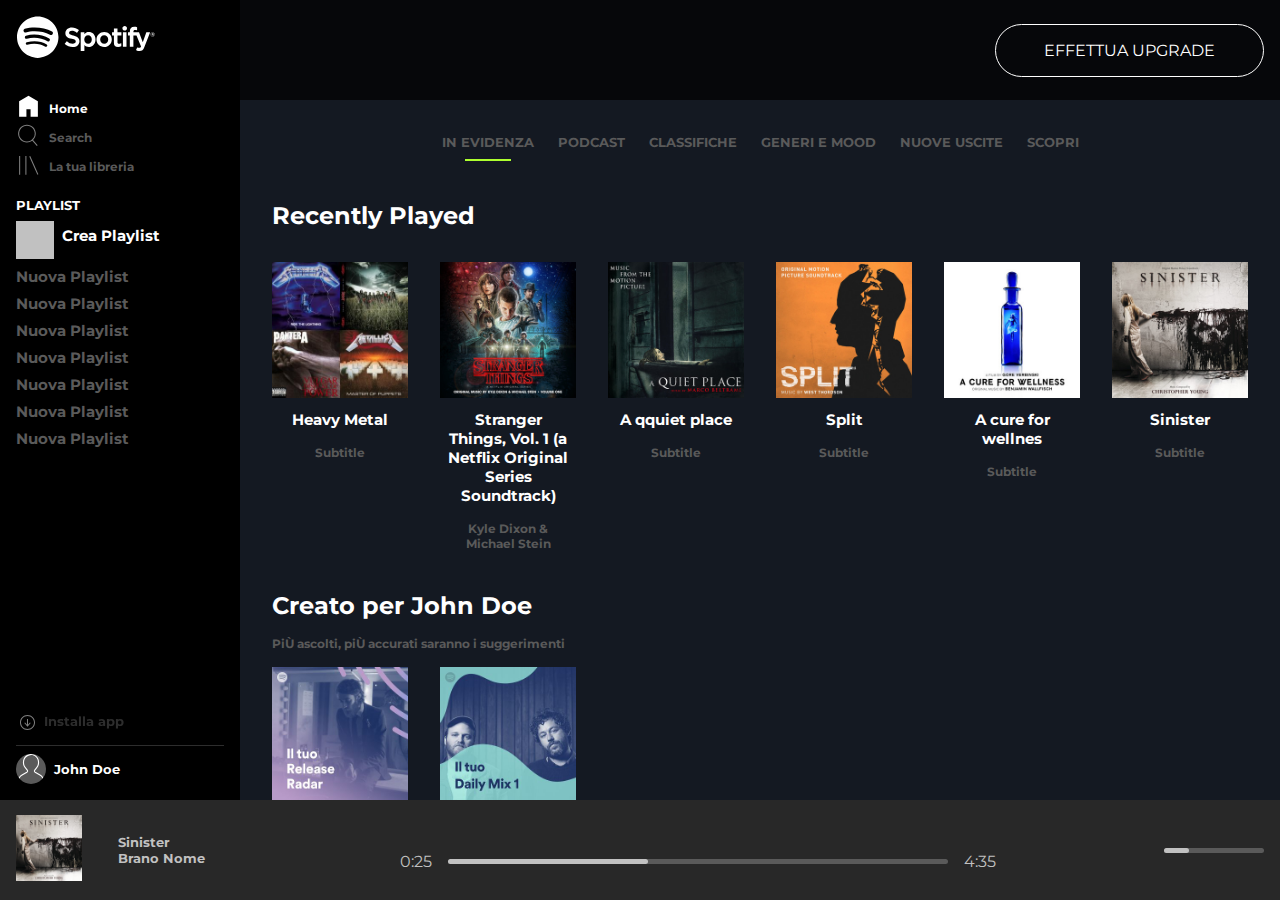
==== Bonus/index.html @ 963f4925 "SW - Bonus folder" ====
<!DOCTYPE html>
<html lang="en">

<head>
    <meta charset="UTF-8">
    <meta http-equiv="X-UA-Compatible" content="IE=edge">
    <meta name="viewport" content="width=device-width, initial-scale=1.0">
    <link rel="preconnect" href="https://fonts.googleapis.com">
    <link rel="preconnect" href="https://fonts.gstatic.com" crossorigin>
    <link href="https://fonts.googleapis.com/css2?family=Montserrat:wght@300;400;600&display=swap" rel="stylesheet">
    <link rel="stylesheet" href="https://cdnjs.cloudflare.com/ajax/libs/font-awesome/6.2.0/css/all.min.css"
        integrity="sha512-xh6O/CkQoPOWDdYTDqeRdPCVd1SpvCA9XXcUnZS2FmJNp1coAFzvtCN9BmamE+4aHK8yyUHUSCcJHgXloTyT2A=="
        crossorigin="anonymous" referrerpolicy="no-referrer" />
    <title>Bonus Spotify Web</title>
    <link rel="stylesheet" href="./assets/css/style.css">
    <link rel="icon" type="image/x-ic" href="./assets/img/favicon.ico">
</head>

<body class="debug">
    <main class="container">
        <div class="top d_flex">
            <!-- #region site_bar -->
            <section class="site_bar d_flex">
                <div class="site_bar_top">
                    <div class="logo">
                        <img class="logo_lg" src="./assets/img/logo.svg" alt="">
                        <img class="logo_xs" src="./assets/img/logo-small.svg" alt="">
                    </div>
                    <div class="menu d_flex">
                        <ul>
                            <li class="d_flex">
                                <a href="#"><img src="./assets/img/home.svg" alt=""></a>
                                <a class="selected" href="#"><h4>Home</h4></a>
                            </li>
                            <li class="d_flex">
                                <a class="filter" href="#"><img src="./assets/img/search.svg" alt=""></a>
                                <a href="#"><h4>Search</h4></a>
                            </li>
                            <li class="d_flex">
                                <a class="filter" href="#"><img src="./assets/img/libreria.svg" alt=""></a>
                                <a href="#"><h4>La tua libreria</h4></a>
                            </li>
                        </ul>
                    </div>

                    <div class="playlist">
                        <h3 class="selected">PLAYLIST</h3>
                        <div class="add d_flex">
                            <a href="#" class="btn"><i class="fa-solid fa-plus"></i></a>
                            <span><a href="#"><h2 class="selected">Crea Playlist</h2></a></span>
                        </div>
                        <a href="#"><h2>Nuova Playlist</h2></a>
                        <a href="#"><h2>Nuova Playlist</h2></a>
                        <a href="#"><h2>Nuova Playlist</h2></a>
                        <a href="#"><h2>Nuova Playlist</h2></a>
                        <a href="#"><h2>Nuova Playlist</h2></a>
                        <a href="#"><h2>Nuova Playlist</h2></a>
                        <a href="#"><h2>Nuova Playlist</h2></a>
                    </div>
                </div>
                <!-- / site_bar_top -->
                <div class="site_bar_bottom">
                    <div class="install d_flex filter">
                        <a href="#"><img src="./assets/img/download.svg" alt=""></a>
                        <a href="#"><h3>Installa app</h3></a>
                    </div>
                    <div class="user d_flex">
                        <a href="#"><img src="./assets/img/profile.svg" alt=""></a>
                        <a href="#"><h3 class="selected">John Doe</h3></a>
                    </div>
                </div>
                <!-- / site_bar_bottomp -->
            </section>
            <!-- #endregion site_bar -->

            <!-- #region content_bar -->
            <section class="content_bar">
                <div class="upgrade d_flex">
                    <div><a class="btn_up" href="#">EFFETTUA UPGRADE</a></div>
                </div>
                <div class="album">
                    <ul class="inline_list d_flex f_wrap">
                        <li id="evidenza"><a href="#">IN EVIDENZA</a>
                            <div>
                        </li>
                        <li><a href="#">PODCAST</a></li>
                        <li><a href="#">CLASSIFICHE</a></li>
                        <li><a href="#">GENERI E MOOD</a></li>
                        <li><a href="#">NUOVE USCITE</a></li>
                        <li><a href="#">SCOPRI</a></li>
                    </ul>
                    <!-- #region album recenti-->
                    <div class="recently ">
                        <h1>Recently Played</h1>
                        <div class="list d_flex">
                            <div class="col_2">
                                <img src="./assets/img/metal_lifting.jpg" alt="">
                                <h2>Heavy Metal</h2>
                                <h4>Subtitle</h4>
                            </div class="col_2">
                            <div class="col_2">
                                <img src="./assets/img/stranger.jpeg" alt="">
                                <h2>Stranger Things, Vol. 1 (a Netflix Original Series Soundtrack)</h2>
                                <h4>Kyle Dixon & Michael Stein</h4>
                            </div class="col_2">
                            <div class="col_2">
                                <img src="./assets/img/aquietplace.jpeg" alt="">
                                <h2>A qquiet place</h2>
                                <h4>Subtitle</h4>
                            </div class="col_2">
                            <div class="col_2">
                                <img src="./assets/img/split.jpeg" alt="">
                                <h2>Split</h2>
                                <h4>Subtitle</h4>
                            </div class="col_2">
                            <div class="col_2">
                                <img src="./assets/img/cure.jpeg" alt="">
                                <h2>A cure for wellnes</h2>
                                <h4>Subtitle</h4>
                            </div class="col_2">
                            <div class="col_2">
                                <img src="./assets/img/sinister.jpeg" alt="">
                                <h2>Sinister</h2>
                                <h4>Subtitle</h4>
                            </div class="col_2">
                        </div>
                    </div>
                    <!-- #endregion album recenti-->

                    <!-- #region creato per te-->
                    <div class="created">
                        <h1>Creato per John Doe</h1>
                        <h4>Pi&#217; ascolti, pi&#217; accurati saranno i suggerimenti</h4>
                        <div class="list d_flex">
                            <div class="col_2">
                                <img src="./assets/img/radar.jpeg" alt="">
                                <h2>Release Radar</h2>
                            </div class="col_2">
                            <div class="col_2">
                                <img src="./assets/img/mixdaily.jpeg" alt="">
                                <h2>Daily Mix 1</h2>
                            </div class="col_2">
                        </div>
                    </div>
                    <!-- #endregion creato per te-->

                    <!-- #region popolari-->
                    <div class="popular">
                        <h1>Artisti pi&#217; popolari</h1>
                        <h4>Pi&#217; ascolti, pi&#217; accurati saranno i suggerimenti</h4>
                        <div class="list d_flex">
                            <div class="col_2">
                                <img src="./assets/img/youg.jpeg" alt="">
                                <h2>lana del Rey</h2>
                            </div class="col_2">
                            <div class="col_2">
                                <img src="./assets/img/einaudi.jpeg" alt="">
                                <h2>Ludovico Einaudi</h2>
                            </div class="col_2">
                        </div>
                    </div>
                    <!-- #endregion popolari-->
                </div>
            </section>
            <!-- #endregion content_bar -->
        </div>
        <div class="bottom">
            <!-- #region player_bar -->
            <section class="player_bar d_flex">
                <div class="song d_flex">
                    <div>
                        <img src="./assets/img/sinister.jpeg" alt="">
                    </div>
                    <div class="center">
                        <h3>Sinister</h3>
                        <h3>Brano Nome</h3>
                    </div>
                    <div>
                        <a href="#"><i class="fa-regular fa-heart"></i></a>
                        <a href="#"><i class="fa-regular fa-folder"></i></a>
                    </div>

                </div>
                    <div class="controller">
                        <div class="btn_controller d_flex">
                            <a href="#"><i class="fa-solid fa-shuffle"></i></a>
                            <a href="#"><i class="fa-solid fa-backward-step"></i></a>
                            <a href="#"><i id="prova" class="fa-regular fa-circle-play"></i></a>
                            <a href="#"><i class="fa-solid fa-forward-step"></i></a>
                            <a href="#"><i class="fa-solid fa-rotate-right"></i></a>
                        </div>
                        <div class="progress_bar d_flex">
                            <span>0:25</span>
                            <div class="long"><div class="short"></div></div>                    
                            <span>4:35</span>
                        </div>
                    </div>
                <div class="audio d_flex">
                    <a href="#"><i class="fa-solid fa-list"></i></a>
                    <a href="#"><i class="fa-solid fa-desktop"></i></a>
                    <a href="#"><i class="fa-solid fa-volume-high"></i></a>
                    <div class="progress_bar d_flex">
                        <div class="long"><div class="short"></div></div>
                    </div>
                </div>
            </section>
            <!-- #endregion player_bar -->
        </div>
    </main>
</body>

</html>
---- Bonus/assets/css/style.css ----
/****************************************
DESKTOP (LG) FIRST
****************************************/

/* #region common rules */
* {
    margin: 0;
    padding: 0;
    box-sizing: border-box;
}

body {
    font-family: 'Montserrat', sans-serif;
}

img {
    max-width: 100%;
    margin: auto;
}

h1 {
    font-size: 24px;
}

h2 {
    font-size: 15px;
}

h3 {
    font-size: 13px;
}

h4 {
    font-size: 12px;
}

a,
li {
    text-decoration: none;
    color: var(--sw-secondary);
}

/* #endregion common rules */

/* #region utilities */
:root {
    --sw-darker: #000000;
    --sw-dark: #282828;
    --sw-primary: #141922;
    --sw-secondary: #5A5A5A;
    --sw-secondary-lite: #C1C1C1;
    --sw-secondary-lighter: #A3A3A3;
    --sw-light: #FFFFFF;
    --sw-hope: #ADFF2F;

}

.d_flex {
    display: flex;
}

.f_wrap {
    flex-wrap: wrap;
}

.d_column {
    flex-direction: column;
}

.col_2 {
    width: calc(100% / 12 * 2);
}

.col_10 {
    width: calc(100% / 12 * 10);
}

.filter {
    filter: brightness(0.5);
}

/* #endregion utilities */

/* #region debug */

/* #endregion debug */

/* #region main */
.container {
    height: 100vh;
}

.top {
    height: calc(100% - 100px);
}

.bottom {
    height: 100px;
    background-color: var(--sw-dark);
}

.upgrade,
.album,
.player_bar {
    padding: 1rem;
}

/* #endregion main */

/* #region site_bar */
.site_bar {
    background-color: var(--sw-darker);
    flex-direction: column;
    color: var(--sw-secondary);
    overflow-y: hidden;
    width: 240px;
    padding: 1rem;
    justify-content: space-between;
}

.site_bar .selected {
    color: var(--sw-light);
}

.site_bar_top .logo_lg {
    width: 140px;
    padding-bottom: 1rem;
}

.site_bar_top .logo_xs {
    width: 40px;
    padding-bottom: 1rem;
    display: none;
}

.site_bar_top .menu {
    padding: 1rem 0;
}

.site_bar_top .menu li {
    list-style: none;
    align-items: center;
}

.site_bar_top .menu a {
    margin-right: 0.5rem;
}

.site_bar_top .menu img {
    width: 25px;
}

.site_bar_top .playlist .add {
    align-items: center;
    padding-bottom: 0.5rem;
}

.site_bar_top .playlist .btn {
    width: 38px;
    aspect-ratio: 1 / 1;
    display: flex;
    align-items: center;
    justify-content: center;
    background-color: var(--sw-secondary-lite);
    margin-right: 0.5rem;
}

.site_bar_top .playlist h2 {
    padding-bottom: 0.5rem;
}

.site_bar_top .playlist h3 {
    padding-bottom: 0.5rem;
}

.site_bar_bottom img {
    width: 20px;
    margin-right: 0.5rem;
}

.site_bar_bottom .install {
    padding-bottom: 0.5rem;
    border-bottom: 1px solid var(--sw-secondary);
}

.site_bar_bottom .user {
    padding-top: 0.5rem;
    align-items: center;
}

.site_bar_bottom .user img {
    width: 30px;
    aspect-ratio: 1 / 1;
    display: flex;
    align-items: center;
    justify-content: center;
    background-color: var(--sw-secondary);
    border-radius: 50%;
}

/* #endregion site_bar */

/* #region content_bar */
.content_bar {
    background-color: var(--sw-primary);
    overflow: auto;
    width: calc(100% - 240px);
}

.content_bar .upgrade {
    background-color: rgba(0, 0, 0, 0.7);
    height: 100px;
    justify-content: flex-end;
    align-items: center;
    /*     position: fixed;
    right: 20px;
    top: 0; */
}

.content_bar .upgrade .btn_up {
    display: inline-block;
    border: 1px solid var(--sw-light);
    color: white;
    border-radius: 2rem;
    padding: 1rem 3rem;
}

.content_bar .album [class^="col_"] {
    padding: 1rem;
}

.content_bar .album ul {
    justify-content: center;
}

.content_bar .album li {
    list-style: none;
    padding: 1rem 0.75rem;
}

.content_bar .album a {
    font-size: 13px;
    font-weight: bold;
    color: var(--sw-secondary);
}

.content_bar #evidenza div {
    max-width: 50%;
    background-color: var(--sw-hope);
    border: 1px solid var(--sw-hope);
    margin: 0.5rem 25%;
}

.content_bar h1 {
    padding: 1rem;
}

.content_bar h4 {
    padding: 0 1rem;
    color: var(--sw-secondary);
}

.content_bar h1,
.content_bar h2 {
    color: var(--sw-light);
}

.content_bar .list h4,
.content_bar .list h2 {
    text-align: center;
    padding: 0.5rem;
}

.content_bar .popular img {
    border-radius: 50%;
}

/* #endregion content_bar */

/* #region player_bar */
.player_bar {
    justify-content: space-between;
    height: 100%;
    color: var(--sw-secondary-lite);
}

.player_bar .song {
    justify-content: space-between;
    width: 240px;
}

.player_bar .song {
    justify-content: space-between;
    padding-right: 1rem;
    align-items: center;
}

.player_bar .song img {
    height: 66px;
}

.player_bar .btn_controller{
    justify-content: center;
    margin: 0.25rem 0;
}

.player_bar .btn_controller i{
    color: var(--sw-secondary-lite);
    margin: 0 1rem;
}

.player_bar .btn_controller #prova{
    color: var(--sw-light);
}

.player_bar .progress_bar{
    align-items: center;
}

.player_bar .controller .progress_bar .long{
    height: 5px;
    width: 500px;
    background-color: var(--sw-secondary);
    border-radius: 5px;
    margin: 1rem;
}

.player_bar .controller .progress_bar .short{
    height: 5px;
    width: 200px;
    background-color: var(--sw-secondary-lite);
    border-radius: 5px;
}

.player_bar .audio{
    align-items: center;
    justify-content: space-between;
}

.player_bar .audio a{
    margin-right: 0.5rem;
}

.player_bar .audio i{
    color: var(--sw-secondary-lite);
}

.player_bar .audio .progress_bar .long{
    height: 5px;
    width: 100px;
    background-color: var(--sw-secondary);
    border-radius: 5px;
}

.player_bar .audio .progress_bar .short{
    height: 5px;
    width: 25px;
    background-color: var(--sw-secondary-lite);
    border-radius: 5px;
}

/* #endregion player_bar */

/****************************************
RESPONSIVE LAYOUT
****************************************/

/* #region responsive MD */
@media screen and (max-width: 878px) {
    .list {
        flex-wrap: wrap;
    }

    .album .col_2 {
        width: calc(100% / 12 * 3);
    }

    .player_bar .controller .progress_bar .long{
        height: 5px;
        width: 200px;
        background-color: var(--sw-secondary);
        border-radius: 5px;
        margin: 1rem;
    }
    
    .player_bar .controller .progress_bar .short{
        height: 5px;
        width: 80px;
        background-color: var(--sw-secondary-lite);
        border-radius: 5px;
    }

    .player_bar .audio a{
        margin-right: 0.25rem;
    }
    
    .player_bar .audio .progress_bar .long{
        height: 5px;
        width: 50px;
        background-color: var(--sw-secondary);
        border-radius: 5px;
    }
    
    .player_bar .audio .progress_bar .short{
        height: 5px;
        width: 13px;
        background-color: var(--sw-secondary-lite);
        border-radius: 5px;
    }

}

/* #endregion responsive MD */

/* #region responsive S */
@media screen and (max-width: 639px) {
    .album .col_2 {
        width: 50%;
    }

    .player_bar .controller .progress_bar .long{
        height: 5px;
        width: 150px;
        background-color: var(--sw-secondary);
        border-radius: 5px;
        margin: 1rem;
    }
    
    .player_bar .controller .progress_bar .short{
        height: 5px;
        width: 60px;
        background-color: var(--sw-secondary-lite);
        border-radius: 5px;
    }

    .player_bar .audio a{
        margin-right: 0.25rem;
    }
    
    .player_bar .audio .progress_bar .long{
        height: 5px;
        width: 40px;
        background-color: var(--sw-secondary);
        border-radius: 5px;
    }
    
    .player_bar .audio .progress_bar .short{
        height: 5px;
        width: 10px;
        background-color: var(--sw-secondary-lite);
        border-radius: 5px;
    }

}

/* #endregion responsive S */

/* #region responsive XS */
@media screen and (max-width: 552px) {
    .site_bar {
        width: 50px;
    }

    .content_bar {
        width: calc(100% - 50px);
    }

    .site_bar_top .logo_lg,
    .site_bar_top .menu h4,
    .site_bar_top .playlist,
    .site_bar_bottom {
        display: none;
    }

    .site_bar_top .logo_xs {
        display: inline-block;
    }

    .site_bar {
        padding: 0.3rem;
    }

    .site_bar_top .menu {
        padding: 0;
    }

}

/* #endregion responsive XS */
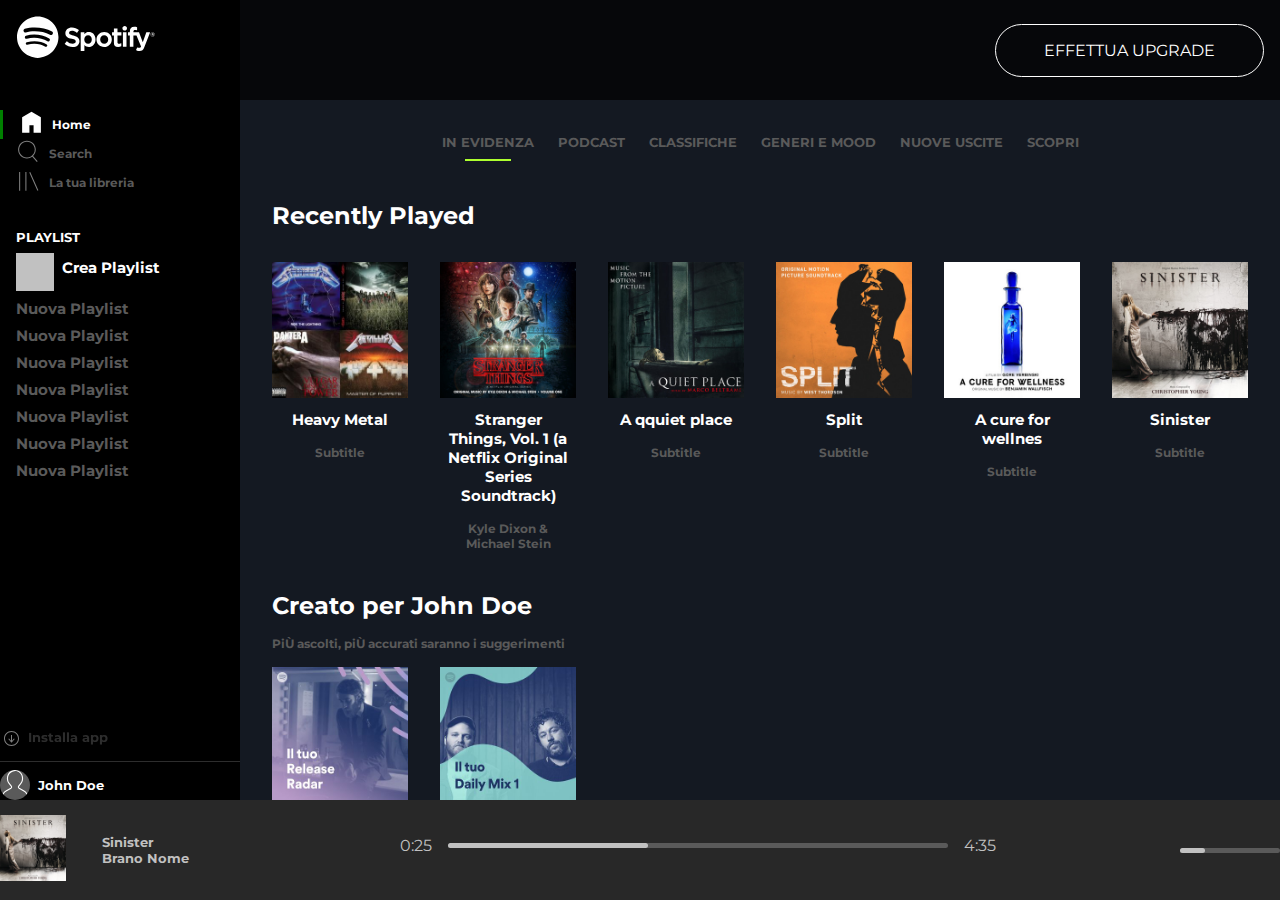
==== commit 5f331c48: "SW - site_bar - green birder home" ====
--- a/Bonus/index.html
+++ b/Bonus/index.html
@@ -28,15 +28,15 @@
                     </div>
                     <div class="menu d_flex">
                         <ul>
-                            <li class="d_flex">
+                            <li class="d_flex" id="border_green" >
                                 <a href="#"><img src="./assets/img/home.svg" alt=""></a>
                                 <a class="selected" href="#"><h4>Home</h4></a>
                             </li>
-                            <li class="d_flex">
+                            <li class="d_flex p_l_1">
                                 <a class="filter" href="#"><img src="./assets/img/search.svg" alt=""></a>
                                 <a href="#"><h4>Search</h4></a>
                             </li>
-                            <li class="d_flex">
+                            <li class="d_flex p_l_1">
                                 <a class="filter" href="#"><img src="./assets/img/libreria.svg" alt=""></a>
                                 <a href="#"><h4>La tua libreria</h4></a>
                             </li>
--- a/Bonus/assets/css/style.css
+++ b/Bonus/assets/css/style.css
@@ -79,6 +79,10 @@
     filter: brightness(0.5);
 }
 
+.p_l_1{
+    padding-left: 1rem;
+}
+
 /* #endregion utilities */
 
 /* #region debug */
@@ -101,7 +105,8 @@
 
 .upgrade,
 .album,
-.player_bar {
+.site_bar_top .playlist,
+.site_bar_top .logo {
     padding: 1rem;
 }
 
@@ -114,7 +119,6 @@
     color: var(--sw-secondary);
     overflow-y: hidden;
     width: 240px;
-    padding: 1rem;
     justify-content: space-between;
 }
 
@@ -148,6 +152,12 @@
 
 .site_bar_top .menu img {
     width: 25px;
+}
+
+.site_bar_top #border_green{
+    border-left: 3px solid green;
+    padding-left: 1rem;
+    align-self: left;
 }
 
 .site_bar_top .playlist .add {
@@ -299,25 +309,25 @@
     height: 66px;
 }
 
-.player_bar .btn_controller{
+.player_bar .btn_controller {
     justify-content: center;
     margin: 0.25rem 0;
 }
 
-.player_bar .btn_controller i{
-    color: var(--sw-secondary-lite);
+.player_bar .btn_controller i {
+    color: var(--sw-secondary);
     margin: 0 1rem;
 }
 
-.player_bar .btn_controller #prova{
-    color: var(--sw-light);
-}
-
-.player_bar .progress_bar{
-    align-items: center;
-}
-
-.player_bar .controller .progress_bar .long{
+.player_bar .btn_controller #prova {
+    color: var(--sw-light);
+}
+
+.player_bar .progress_bar {
+    align-items: center;
+}
+
+.player_bar .controller .progress_bar .long {
     height: 5px;
     width: 500px;
     background-color: var(--sw-secondary);
@@ -325,34 +335,34 @@
     margin: 1rem;
 }
 
-.player_bar .controller .progress_bar .short{
+.player_bar .controller .progress_bar .short {
     height: 5px;
     width: 200px;
     background-color: var(--sw-secondary-lite);
     border-radius: 5px;
 }
 
-.player_bar .audio{
+.player_bar .audio {
     align-items: center;
     justify-content: space-between;
 }
 
-.player_bar .audio a{
+.player_bar .audio a {
     margin-right: 0.5rem;
 }
 
-.player_bar .audio i{
-    color: var(--sw-secondary-lite);
-}
-
-.player_bar .audio .progress_bar .long{
+.player_bar .audio i {
+    color: var(--sw-secondary);
+}
+
+.player_bar .audio .progress_bar .long {
     height: 5px;
     width: 100px;
     background-color: var(--sw-secondary);
     border-radius: 5px;
 }
 
-.player_bar .audio .progress_bar .short{
+.player_bar .audio .progress_bar .short {
     height: 5px;
     width: 25px;
     background-color: var(--sw-secondary-lite);
@@ -361,6 +371,32 @@
 
 /* #endregion player_bar */
 
+/* #region hover&effects*/
+a:hover,
+i:hover {
+    color: var(--sw-light);
+}
+
+.site_bar_top .btn:hover{
+    background-color: var(--sw-light);
+    color: var(--sw-darker);
+}
+
+.player_bar .audio i:hover {
+    color: var(--sw-light);
+}
+
+.player_bar .btn_controller i:hover {
+    color: var(--sw-light);
+}
+
+.content_bar .album a:hover {
+    color: var(--sw-light);
+}
+
+/* #endregion hover&effects*/
+
+
 /****************************************
 RESPONSIVE LAYOUT
 ****************************************/
@@ -375,33 +411,33 @@
         width: calc(100% / 12 * 3);
     }
 
-    .player_bar .controller .progress_bar .long{
+    .player_bar .controller .progress_bar .long {
         height: 5px;
         width: 200px;
         background-color: var(--sw-secondary);
         border-radius: 5px;
         margin: 1rem;
     }
-    
-    .player_bar .controller .progress_bar .short{
+
+    .player_bar .controller .progress_bar .short {
         height: 5px;
         width: 80px;
         background-color: var(--sw-secondary-lite);
         border-radius: 5px;
     }
 
-    .player_bar .audio a{
+    .player_bar .audio a {
         margin-right: 0.25rem;
     }
-    
-    .player_bar .audio .progress_bar .long{
+
+    .player_bar .audio .progress_bar .long {
         height: 5px;
         width: 50px;
         background-color: var(--sw-secondary);
         border-radius: 5px;
     }
-    
-    .player_bar .audio .progress_bar .short{
+
+    .player_bar .audio .progress_bar .short {
         height: 5px;
         width: 13px;
         background-color: var(--sw-secondary-lite);
@@ -418,33 +454,33 @@
         width: 50%;
     }
 
-    .player_bar .controller .progress_bar .long{
+    .player_bar .controller .progress_bar .long {
         height: 5px;
         width: 150px;
         background-color: var(--sw-secondary);
         border-radius: 5px;
         margin: 1rem;
     }
-    
-    .player_bar .controller .progress_bar .short{
+
+    .player_bar .controller .progress_bar .short {
         height: 5px;
         width: 60px;
         background-color: var(--sw-secondary-lite);
         border-radius: 5px;
     }
 
-    .player_bar .audio a{
+    .player_bar .audio a {
         margin-right: 0.25rem;
     }
-    
-    .player_bar .audio .progress_bar .long{
+
+    .player_bar .audio .progress_bar .long {
         height: 5px;
         width: 40px;
         background-color: var(--sw-secondary);
         border-radius: 5px;
     }
-    
-    .player_bar .audio .progress_bar .short{
+
+    .player_bar .audio .progress_bar .short {
         height: 5px;
         width: 10px;
         background-color: var(--sw-secondary-lite);
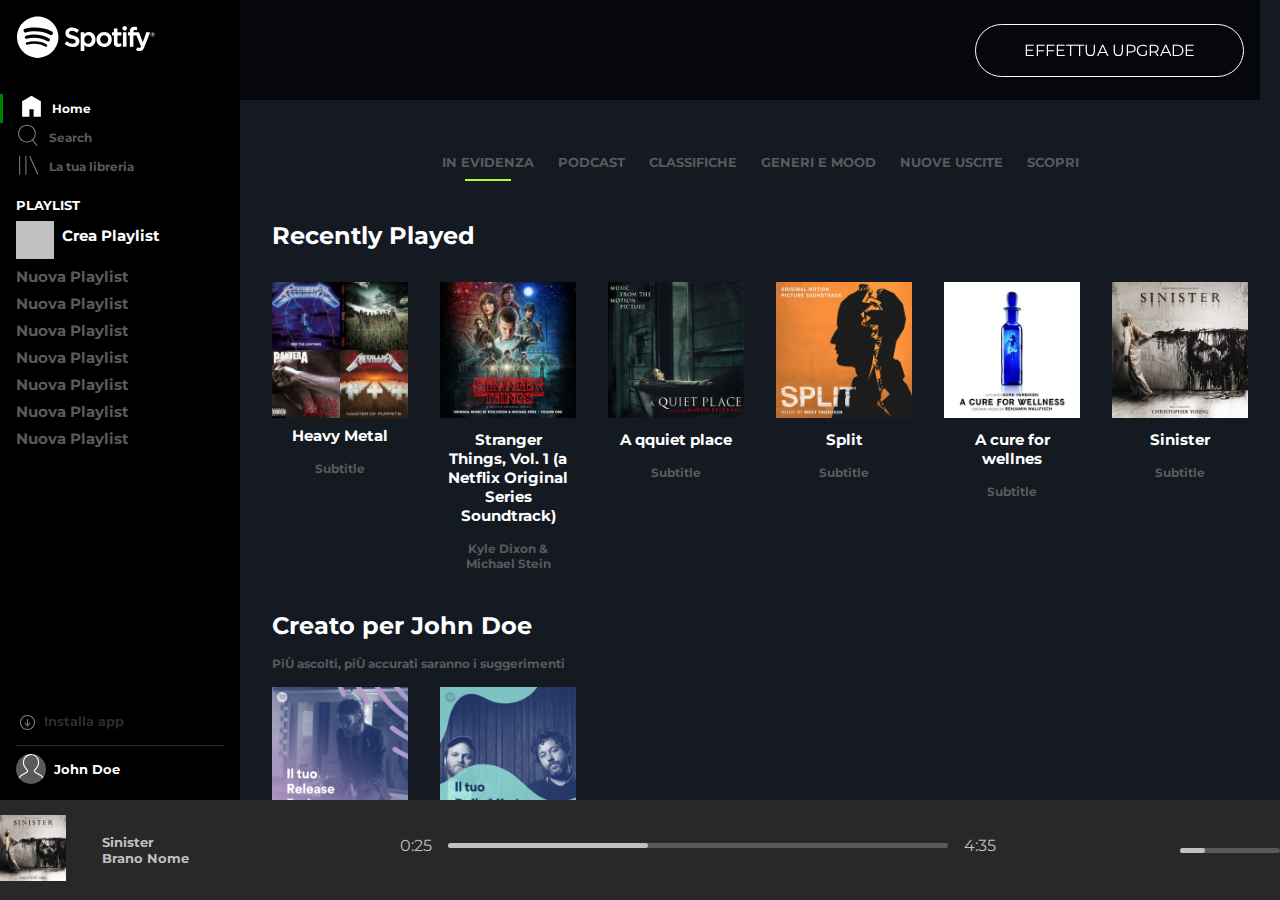
==== commit 8efd7979: "SW - content_bar - appare play con hover" ====
--- a/Bonus/index.html
+++ b/Bonus/index.html
@@ -93,36 +93,44 @@
                     <div class="recently ">
                         <h1>Recently Played</h1>
                         <div class="list d_flex">
-                            <div class="col_2">
-                                <img src="./assets/img/metal_lifting.jpg" alt="">
+                            <div class="card col_2">
+                                <div class="brano d_flex">
+                                    <i class="fa-regular fa-circle-play"></i>
+                                </div>
                                 <h2>Heavy Metal</h2>
                                 <h4>Subtitle</h4>
-                            </div class="col_2">
-                            <div class="col_2">
+                            </div class="card col_2">
+                            <div class="card col_2">
+                                <i class="fa-regular fa-circle-play"></i>
+
                                 <img src="./assets/img/stranger.jpeg" alt="">
                                 <h2>Stranger Things, Vol. 1 (a Netflix Original Series Soundtrack)</h2>
                                 <h4>Kyle Dixon & Michael Stein</h4>
-                            </div class="col_2">
-                            <div class="col_2">
+                            </div class="card col_2">
+                            <div class="card col_2">
+                                <i class="fa-regular fa-circle-play"></i>
                                 <img src="./assets/img/aquietplace.jpeg" alt="">
                                 <h2>A qquiet place</h2>
                                 <h4>Subtitle</h4>
-                            </div class="col_2">
-                            <div class="col_2">
+                            </div class="card col_2">
+                            <div class="card col_2">
+                                <i class="fa-regular fa-circle-play"></i>
                                 <img src="./assets/img/split.jpeg" alt="">
                                 <h2>Split</h2>
                                 <h4>Subtitle</h4>
-                            </div class="col_2">
-                            <div class="col_2">
+                            </div class="card col_2">
+                            <div class="card col_2">
+                                <i class="fa-regular fa-circle-play"></i>
                                 <img src="./assets/img/cure.jpeg" alt="">
                                 <h2>A cure for wellnes</h2>
                                 <h4>Subtitle</h4>
-                            </div class="col_2">
-                            <div class="col_2">
+                            </div class="card col_2">
+                            <div class="card col_2">
+                                <i class="fa-regular fa-circle-play"></i>
                                 <img src="./assets/img/sinister.jpeg" alt="">
                                 <h2>Sinister</h2>
                                 <h4>Subtitle</h4>
-                            </div class="col_2">
+                            </div class="card col_2">
                         </div>
                     </div>
                     <!-- #endregion album recenti-->
@@ -132,14 +140,17 @@
                         <h1>Creato per John Doe</h1>
                         <h4>Pi&#217; ascolti, pi&#217; accurati saranno i suggerimenti</h4>
                         <div class="list d_flex">
-                            <div class="col_2">
+                                <i class="fa-regular fa-circle-play"></i>
+                            <div class="card col_2">
+                                <i class="fa-regular fa-circle-play"></i>
                                 <img src="./assets/img/radar.jpeg" alt="">
                                 <h2>Release Radar</h2>
-                            </div class="col_2">
-                            <div class="col_2">
+                            </div class="card col_2">
+                            <div class="card col_2">
+                                <i class="fa-regular fa-circle-play"></i>
                                 <img src="./assets/img/mixdaily.jpeg" alt="">
                                 <h2>Daily Mix 1</h2>
-                            </div class="col_2">
+                            </div class="card col_2">
                         </div>
                     </div>
                     <!-- #endregion creato per te-->
@@ -149,14 +160,16 @@
                         <h1>Artisti pi&#217; popolari</h1>
                         <h4>Pi&#217; ascolti, pi&#217; accurati saranno i suggerimenti</h4>
                         <div class="list d_flex">
-                            <div class="col_2">
+                            <div class="card col_2">
+                                <i class="fa-regular fa-circle-play"></i>
                                 <img src="./assets/img/youg.jpeg" alt="">
                                 <h2>lana del Rey</h2>
-                            </div class="col_2">
-                            <div class="col_2">
+                            </div class="card col_2">
+                            <div class="card col_2">
+                                <i class="fa-regular fa-circle-play"></i>
                                 <img src="./assets/img/einaudi.jpeg" alt="">
                                 <h2>Ludovico Einaudi</h2>
-                            </div class="col_2">
+                            </div class="card col_2">
                         </div>
                     </div>
                     <!-- #endregion popolari-->
@@ -185,7 +198,7 @@
                         <div class="btn_controller d_flex">
                             <a href="#"><i class="fa-solid fa-shuffle"></i></a>
                             <a href="#"><i class="fa-solid fa-backward-step"></i></a>
-                            <a href="#"><i id="prova" class="fa-regular fa-circle-play"></i></a>
+                            <a href="#"><i class="fa-regular fa-circle-play"></i></a>
                             <a href="#"><i class="fa-solid fa-forward-step"></i></a>
                             <a href="#"><i class="fa-solid fa-rotate-right"></i></a>
                         </div>
--- a/Bonus/assets/css/style.css
+++ b/Bonus/assets/css/style.css
@@ -79,7 +79,7 @@
     filter: brightness(0.5);
 }
 
-.p_l_1{
+.p_l_1 {
     padding-left: 1rem;
 }
 
@@ -106,7 +106,8 @@
 .upgrade,
 .album,
 .site_bar_top .playlist,
-.site_bar_top .logo {
+.site_bar_top .logo,
+.site_bar_bottom {
     padding: 1rem;
 }
 
@@ -132,13 +133,8 @@
 }
 
 .site_bar_top .logo_xs {
-    width: 40px;
-    padding-bottom: 1rem;
+    width: 50px;
     display: none;
-}
-
-.site_bar_top .menu {
-    padding: 1rem 0;
 }
 
 .site_bar_top .menu li {
@@ -154,7 +150,7 @@
     width: 25px;
 }
 
-.site_bar_top #border_green{
+.site_bar_top #border_green {
     border-left: 3px solid green;
     padding-left: 1rem;
     align-self: left;
@@ -215,16 +211,18 @@
     background-color: var(--sw-primary);
     overflow: auto;
     width: calc(100% - 240px);
+    padding-top: 120px;
 }
 
 .content_bar .upgrade {
     background-color: rgba(0, 0, 0, 0.7);
     height: 100px;
+    width: calc(100% - 240px);
     justify-content: flex-end;
     align-items: center;
-    /*     position: fixed;
+    position: fixed;
     right: 20px;
-    top: 0; */
+    top: 0;
 }
 
 .content_bar .upgrade .btn_up {
@@ -248,6 +246,24 @@
     padding: 1rem 0.75rem;
 }
 
+.content_bar .card {
+    padding: 1rem;
+}
+
+.content_bar .brano{
+    justify-content: center;
+    align-items: center;
+    background-image: url(../img/metal_lifting.jpg);
+    background-size: cover;
+    aspect-ratio: 1 / 1;
+}
+
+.content_bar .card i {
+    display: none;
+    font-size: 200%;
+    color: var(--sw-light);
+}
+
 .content_bar .album a {
     font-size: 13px;
     font-weight: bold;
@@ -317,10 +333,6 @@
 .player_bar .btn_controller i {
     color: var(--sw-secondary);
     margin: 0 1rem;
-}
-
-.player_bar .btn_controller #prova {
-    color: var(--sw-light);
 }
 
 .player_bar .progress_bar {
@@ -377,11 +389,28 @@
     color: var(--sw-light);
 }
 
-.site_bar_top .btn:hover{
+.site_bar_top .btn:hover {
     background-color: var(--sw-light);
     color: var(--sw-darker);
 }
 
+.content_bar .album a:hover {
+    color: var(--sw-light);
+}
+
+.content_bar .upgrade .btn_up:hover {
+    padding: 1.1rem 3.1rem;
+    font-size: 17px;
+}
+
+.content_bar .card:hover .brano i{
+    display: inline-block;
+}
+
+.content_bar .card:hover{
+    cursor: pointer;
+}
+
 .player_bar .audio i:hover {
     color: var(--sw-light);
 }
@@ -390,9 +419,9 @@
     color: var(--sw-light);
 }
 
-.content_bar .album a:hover {
-    color: var(--sw-light);
-}
+
+/* fare div con background img e immaggine dentro */
+
 
 /* #endregion hover&effects*/
 
@@ -512,12 +541,12 @@
         display: inline-block;
     }
 
-    .site_bar {
-        padding: 0.3rem;
-    }
-
-    .site_bar_top .menu {
-        padding: 0;
+    .site_bar_top .logo {
+        margin-bottom: -1.5rem;
+    }
+
+    .site_bar_top #border_green {
+        border: 0px;
     }
 
 }
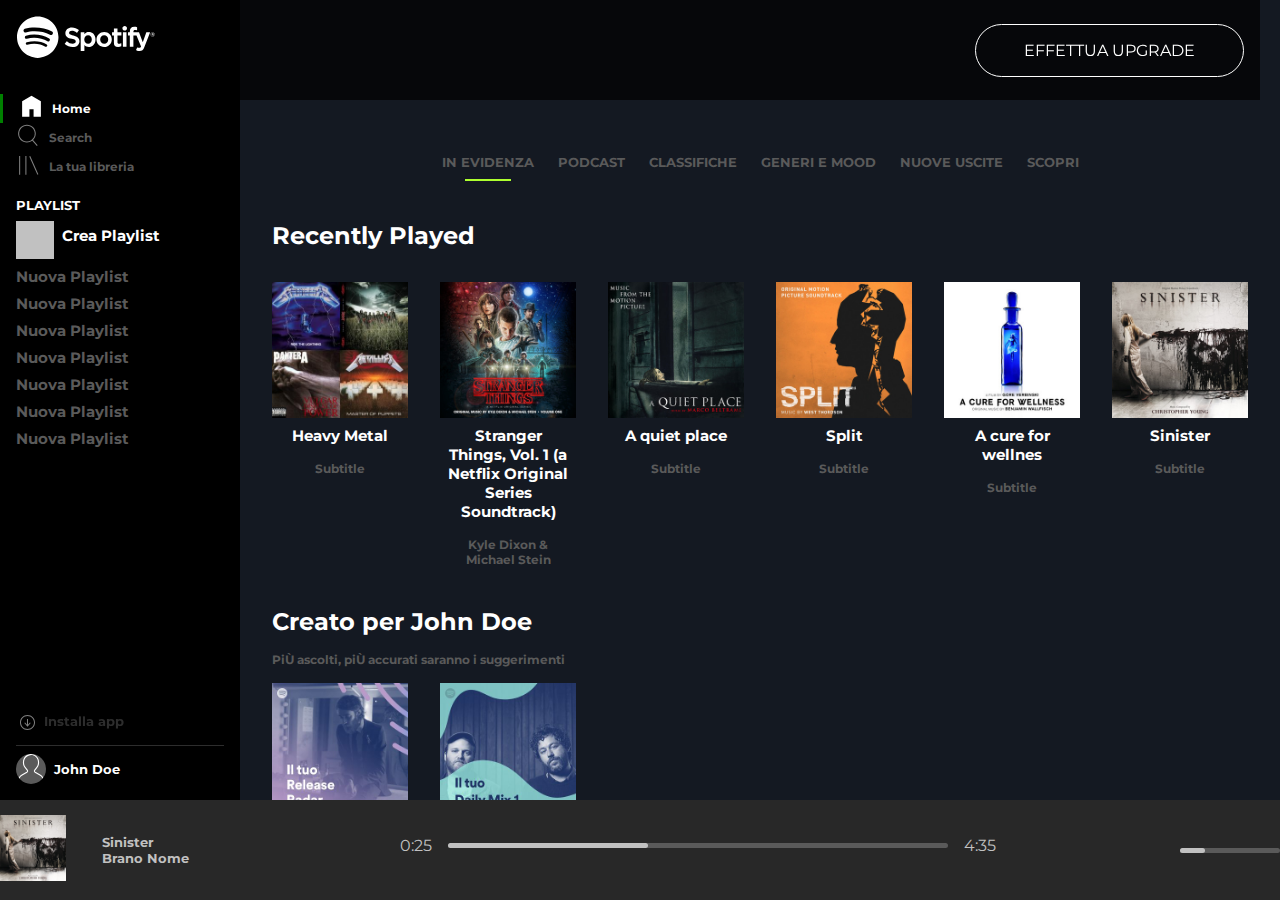
==== commit 0959e2ac: "SW - all hover sui brani" ====
--- a/Bonus/index.html
+++ b/Bonus/index.html
@@ -94,43 +94,47 @@
                         <h1>Recently Played</h1>
                         <div class="list d_flex">
                             <div class="card col_2">
-                                <div class="brano d_flex">
-                                    <i class="fa-regular fa-circle-play"></i>
+                                <div class="brano d_flex" id="metal">
+                                    <div><i class="fa-regular fa-circle-play"></i></div>
                                 </div>
                                 <h2>Heavy Metal</h2>
                                 <h4>Subtitle</h4>
-                            </div class="card col_2">
-                            <div class="card col_2">
-                                <i class="fa-regular fa-circle-play"></i>
-
-                                <img src="./assets/img/stranger.jpeg" alt="">
+                            </div>
+                            <div class="card col_2">
+                                <div class="brano d_flex" id="stranger">
+                                    <div><i class="fa-regular fa-circle-play"></i></div>
+                                </div>
                                 <h2>Stranger Things, Vol. 1 (a Netflix Original Series Soundtrack)</h2>
                                 <h4>Kyle Dixon & Michael Stein</h4>
-                            </div class="card col_2">
-                            <div class="card col_2">
-                                <i class="fa-regular fa-circle-play"></i>
-                                <img src="./assets/img/aquietplace.jpeg" alt="">
-                                <h2>A qquiet place</h2>
-                                <h4>Subtitle</h4>
-                            </div class="card col_2">
-                            <div class="card col_2">
-                                <i class="fa-regular fa-circle-play"></i>
-                                <img src="./assets/img/split.jpeg" alt="">
+                            </div>
+                            <div class="card col_2">
+                                <div class="brano d_flex" id="quiet">
+                                    <div><i class="fa-regular fa-circle-play"></i></div>
+                                </div>
+                                <h2>A quiet place</h2>
+                                <h4>Subtitle</h4>
+                            </div>
+                            <div class="card col_2">
+                                <div class="brano d_flex" id="split">
+                                    <div><i class="fa-regular fa-circle-play"></i></div>
+                                </div>
                                 <h2>Split</h2>
                                 <h4>Subtitle</h4>
-                            </div class="card col_2">
-                            <div class="card col_2">
-                                <i class="fa-regular fa-circle-play"></i>
-                                <img src="./assets/img/cure.jpeg" alt="">
+                            </div>
+                            <div class="card col_2">
+                                <div class="brano d_flex" id="cure">
+                                    <div><i class="fa-regular fa-circle-play"></i></div>
+                                </div>
                                 <h2>A cure for wellnes</h2>
                                 <h4>Subtitle</h4>
-                            </div class="card col_2">
-                            <div class="card col_2">
-                                <i class="fa-regular fa-circle-play"></i>
-                                <img src="./assets/img/sinister.jpeg" alt="">
+                            </div>
+                            <div class="card col_2">
+                                <div class="brano d_flex" id="sinister">
+                                    <div><i class="fa-regular fa-circle-play"></i></div>
+                                </div>
                                 <h2>Sinister</h2>
                                 <h4>Subtitle</h4>
-                            </div class="card col_2">
+                            </div>
                         </div>
                     </div>
                     <!-- #endregion album recenti-->
@@ -140,17 +144,18 @@
                         <h1>Creato per John Doe</h1>
                         <h4>Pi&#217; ascolti, pi&#217; accurati saranno i suggerimenti</h4>
                         <div class="list d_flex">
-                                <i class="fa-regular fa-circle-play"></i>
-                            <div class="card col_2">
-                                <i class="fa-regular fa-circle-play"></i>
-                                <img src="./assets/img/radar.jpeg" alt="">
+                            <div class="card col_2">
+                                <div class="brano d_flex" id="radar">
+                                    <div><i class="fa-regular fa-circle-play"></i></div>
+                                </div>
                                 <h2>Release Radar</h2>
-                            </div class="card col_2">
-                            <div class="card col_2">
-                                <i class="fa-regular fa-circle-play"></i>
-                                <img src="./assets/img/mixdaily.jpeg" alt="">
+                            </div>
+                            <div class="card col_2">
+                                <div class="brano d_flex" id="mix">
+                                    <div><i class="fa-regular fa-circle-play"></i></div>
+                                </div>
                                 <h2>Daily Mix 1</h2>
-                            </div class="card col_2">
+                            </div>
                         </div>
                     </div>
                     <!-- #endregion creato per te-->
@@ -161,15 +166,17 @@
                         <h4>Pi&#217; ascolti, pi&#217; accurati saranno i suggerimenti</h4>
                         <div class="list d_flex">
                             <div class="card col_2">
-                                <i class="fa-regular fa-circle-play"></i>
-                                <img src="./assets/img/youg.jpeg" alt="">
+                                <div class="brano d_flex" id="rey">
+                                    <div class="tondo"><i class="fa-regular fa-circle-play"></i></div>
+                                </div>
                                 <h2>lana del Rey</h2>
-                            </div class="card col_2">
-                            <div class="card col_2">
-                                <i class="fa-regular fa-circle-play"></i>
-                                <img src="./assets/img/einaudi.jpeg" alt="">
+                            </div>
+                            <div class="card col_2">
+                                <div class="brano d_flex" id="einaudi">
+                                    <div class="tondo"><i class="fa-regular fa-circle-play"></i></div>
+                                </div>
                                 <h2>Ludovico Einaudi</h2>
-                            </div class="card col_2">
+                            </div>
                         </div>
                     </div>
                     <!-- #endregion popolari-->
--- a/Bonus/assets/css/style.css
+++ b/Bonus/assets/css/style.css
@@ -250,12 +250,51 @@
     padding: 1rem;
 }
 
-.content_bar .brano{
-    justify-content: center;
-    align-items: center;
-    background-image: url(../img/metal_lifting.jpg);
+.content_bar .brano {
     background-size: cover;
     aspect-ratio: 1 / 1;
+}
+
+#metal{
+    background-image: url(../img/metal_lifting.jpg);
+}
+
+#stranger{
+    background-image: url(../img/stranger.jpeg);
+}
+
+#quiet{
+    background-image: url(../img/aquietplace.jpeg);
+}
+
+#split{
+    background-image: url(../img/split.jpeg);
+}
+
+#cure{
+    background-image: url(../img/cure.jpeg);
+}
+
+#sinister{
+    background-image: url(../img/sinister.jpeg);
+}
+
+#radar{
+    background-image: url(../img/radar.jpeg);
+}
+
+#mix{
+    background-image: url(../img/mixdaily.jpeg);
+}
+
+#rey{
+    background-image: url(../img/youg.jpeg);
+    border-radius: 50%;
+}
+
+#einaudi{
+    background-image: url(../img/einaudi.jpeg);
+    border-radius: 50%;
 }
 
 .content_bar .card i {
@@ -403,11 +442,27 @@
     font-size: 17px;
 }
 
-.content_bar .card:hover .brano i{
+.content_bar .card:hover .brano i {
     display: inline-block;
-}
-
-.content_bar .card:hover{
+    position: relative;
+    left: 50%;
+    top: 50%;
+    transform: translate(-50%,-50%);
+
+}
+
+.content_bar .card:hover .brano>div {
+    display: inline-block;
+    width: 100%;
+    height: 100%;
+    background-color: rgba(0, 0, 0, 0.5);
+}
+
+.content_bar .card:hover .tondo{
+    border-radius: 50%;
+}
+
+.content_bar .card:hover {
     cursor: pointer;
 }
 
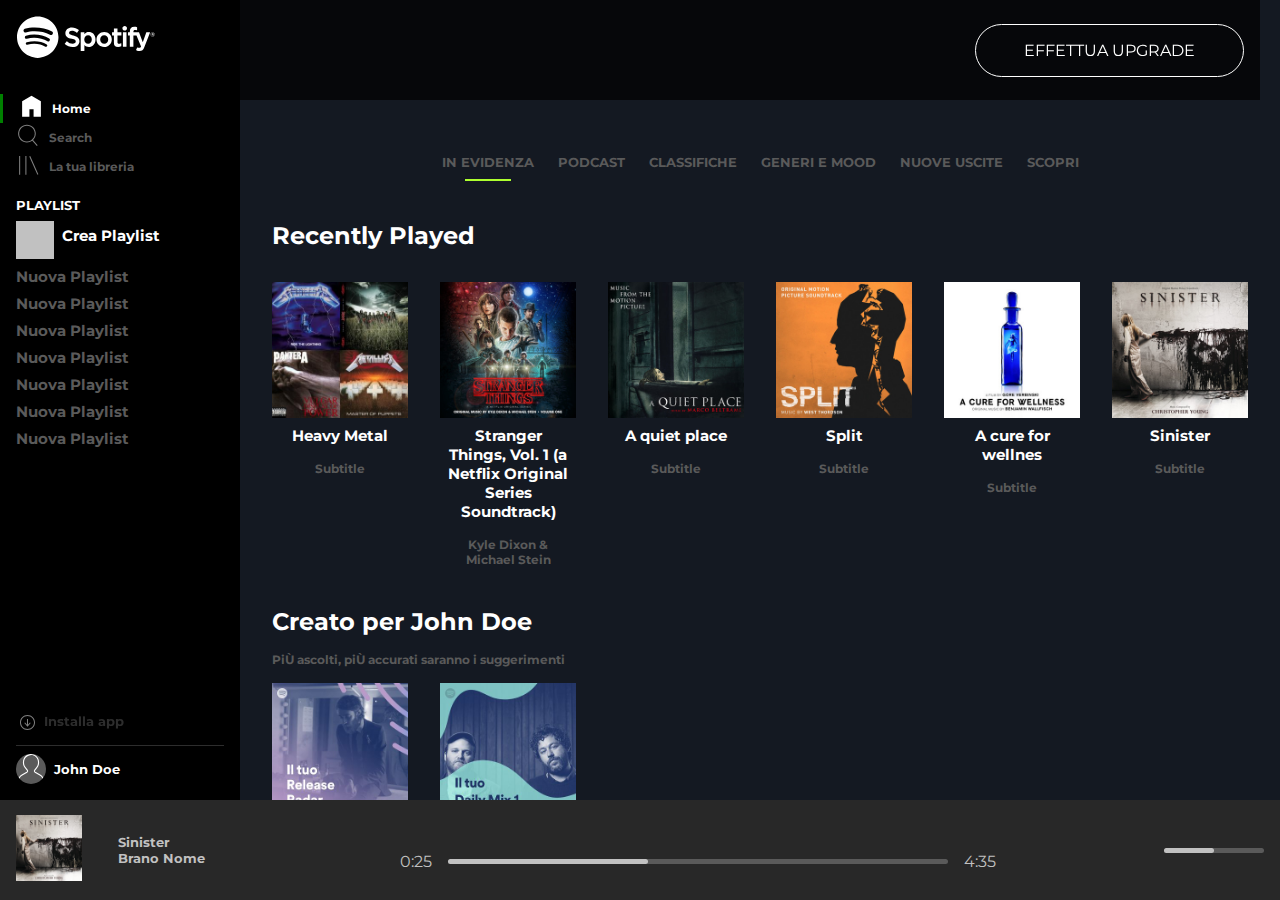
==== commit efac6ce6: "SW player_bar hover effects" ====
--- a/Bonus/index.html
+++ b/Bonus/index.html
@@ -193,34 +193,33 @@
                     </div>
                     <div class="center">
                         <h3>Sinister</h3>
-                        <h3>Brano Nome</h3>
+                        <h3 class="name">Brano Nome</h3>
                     </div>
                     <div>
                         <a href="#"><i class="fa-regular fa-heart"></i></a>
                         <a href="#"><i class="fa-regular fa-folder"></i></a>
                     </div>
-
-                </div>
-                    <div class="controller">
-                        <div class="btn_controller d_flex">
-                            <a href="#"><i class="fa-solid fa-shuffle"></i></a>
-                            <a href="#"><i class="fa-solid fa-backward-step"></i></a>
-                            <a href="#"><i class="fa-regular fa-circle-play"></i></a>
-                            <a href="#"><i class="fa-solid fa-forward-step"></i></a>
-                            <a href="#"><i class="fa-solid fa-rotate-right"></i></a>
-                        </div>
-                        <div class="progress_bar d_flex">
-                            <span>0:25</span>
-                            <div class="long"><div class="short"></div></div>                    
-                            <span>4:35</span>
-                        </div>
-                    </div>
+                </div>
+                <div class="controller">
+                    <div class="btn_controller d_flex">
+                        <a href="#"><i class="fa-solid fa-shuffle"></i></a>
+                        <a href="#"><i class="fa-solid fa-backward-step"></i></a>
+                        <a href="#"><i class="fa-regular fa-circle-play"></i></a>
+                        <a href="#"><i class="fa-solid fa-forward-step"></i></a>
+                        <a href="#"><i class="fa-solid fa-rotate-right"></i></a>
+                    </div>
+                    <div class="progress_bar d_flex">
+                        <span>0:25</span>
+                        <div class="long"><div class="short d_flex circle"><i class="fa-solid fa-circle"></i></div></div>                    
+                        <span>4:35</span>
+                    </div>
+                </div>
                 <div class="audio d_flex">
                     <a href="#"><i class="fa-solid fa-list"></i></a>
                     <a href="#"><i class="fa-solid fa-desktop"></i></a>
                     <a href="#"><i class="fa-solid fa-volume-high"></i></a>
                     <div class="progress_bar d_flex">
-                        <div class="long"><div class="short"></div></div>
+                        <div class="long"><div class="short d_flex circle"><i class="fa-solid fa-circle"></i></div></div>
                     </div>
                 </div>
             </section>
--- a/Bonus/assets/css/style.css
+++ b/Bonus/assets/css/style.css
@@ -11,6 +11,7 @@
 
 body {
     font-family: 'Montserrat', sans-serif;
+    background-color: var(--sw-primary)
 }
 
 img {
@@ -107,7 +108,8 @@
 .album,
 .site_bar_top .playlist,
 .site_bar_top .logo,
-.site_bar_bottom {
+.site_bar_bottom,
+.player_bar {
     padding: 1rem;
 }
 
@@ -255,44 +257,44 @@
     aspect-ratio: 1 / 1;
 }
 
-#metal{
+#metal {
     background-image: url(../img/metal_lifting.jpg);
 }
 
-#stranger{
+#stranger {
     background-image: url(../img/stranger.jpeg);
 }
 
-#quiet{
+#quiet {
     background-image: url(../img/aquietplace.jpeg);
 }
 
-#split{
+#split {
     background-image: url(../img/split.jpeg);
 }
 
-#cure{
+#cure {
     background-image: url(../img/cure.jpeg);
 }
 
-#sinister{
+#sinister {
     background-image: url(../img/sinister.jpeg);
 }
 
-#radar{
+#radar {
     background-image: url(../img/radar.jpeg);
 }
 
-#mix{
+#mix {
     background-image: url(../img/mixdaily.jpeg);
 }
 
-#rey{
+#rey {
     background-image: url(../img/youg.jpeg);
     border-radius: 50%;
 }
 
-#einaudi{
+#einaudi {
     background-image: url(../img/einaudi.jpeg);
     border-radius: 50%;
 }
@@ -391,7 +393,13 @@
     width: 200px;
     background-color: var(--sw-secondary-lite);
     border-radius: 5px;
-}
+    align-items: center;
+}
+
+.player_bar .controller .progress_bar .short.circle {
+    justify-content: flex-end;
+}
+
 
 .player_bar .audio {
     align-items: center;
@@ -415,9 +423,19 @@
 
 .player_bar .audio .progress_bar .short {
     height: 5px;
-    width: 25px;
+    width: 50px;
     background-color: var(--sw-secondary-lite);
     border-radius: 5px;
+}
+
+.player_bar .audio .progress_bar .short.circle {
+    justify-content: flex-end;
+    align-items: center;
+}
+
+.player_bar .audio .progress_bar .short.circle i {
+    display: none;
+    color: var(--sw-light);
 }
 
 /* #endregion player_bar */
@@ -447,8 +465,7 @@
     position: relative;
     left: 50%;
     top: 50%;
-    transform: translate(-50%,-50%);
-
+    transform: translate(-50%, -50%);
 }
 
 .content_bar .card:hover .brano>div {
@@ -458,7 +475,7 @@
     background-color: rgba(0, 0, 0, 0.5);
 }
 
-.content_bar .card:hover .tondo{
+.content_bar .card:hover .tondo {
     border-radius: 50%;
 }
 
@@ -466,11 +483,25 @@
     cursor: pointer;
 }
 
-.player_bar .audio i:hover {
-    color: var(--sw-light);
-}
-
-.player_bar .btn_controller i:hover {
+.player_bar i:hover {
+    color: var(--sw-light);
+}
+
+.player_bar .song .name:hover {
+    text-decoration: underline;
+    cursor: pointer;
+}
+
+.player_bar .progress_bar:hover {
+    cursor: pointer;
+}
+
+.player_bar .progress_bar:hover .short {
+    background-color: green;
+}
+
+.player_bar .audio .progress_bar:hover .circle i{
+    display: inline-block;
     color: var(--sw-light);
 }
 
@@ -538,6 +569,18 @@
         width: 50%;
     }
 
+    .site_bar .logo_xs {
+        margin-bottom: 1rem;
+    }
+
+    .site_bar img {
+        margin-bottom: 0.5rem;
+    }
+
+    .content_bar .upgrade {
+        margin-right: -1rem;
+    }
+
     .player_bar .controller .progress_bar .long {
         height: 5px;
         width: 150px;
@@ -585,10 +628,16 @@
         width: calc(100% - 50px);
     }
 
+    .content_bar .upgrade {
+        width: calc(100% - 50px);
+        margin-right: -1rem;
+    }
+
     .site_bar_top .logo_lg,
     .site_bar_top .menu h4,
     .site_bar_top .playlist,
-    .site_bar_bottom {
+    .site_bar_bottom,
+    .song img {
         display: none;
     }
 
@@ -604,6 +653,29 @@
         border: 0px;
     }
 
+    .player_bar .song {
+        width: 120px;
+    }
+
+    .player_bar .controller {
+        justify-content: flex-start;
+        margin-left: -2rem;
+    }
+
+    .player_bar .audio {
+        flex-wrap: wrap;
+    }
+
+
+    .player_bar .audio {
+        display: inline;
+        margin-top: 0.5rem;
+    }
+
+    .player_bar .audio .progress_bar {
+        margin-top: 1rem;
+        justify-content: center;
+    }
 }
 
 /* #endregion responsive XS */